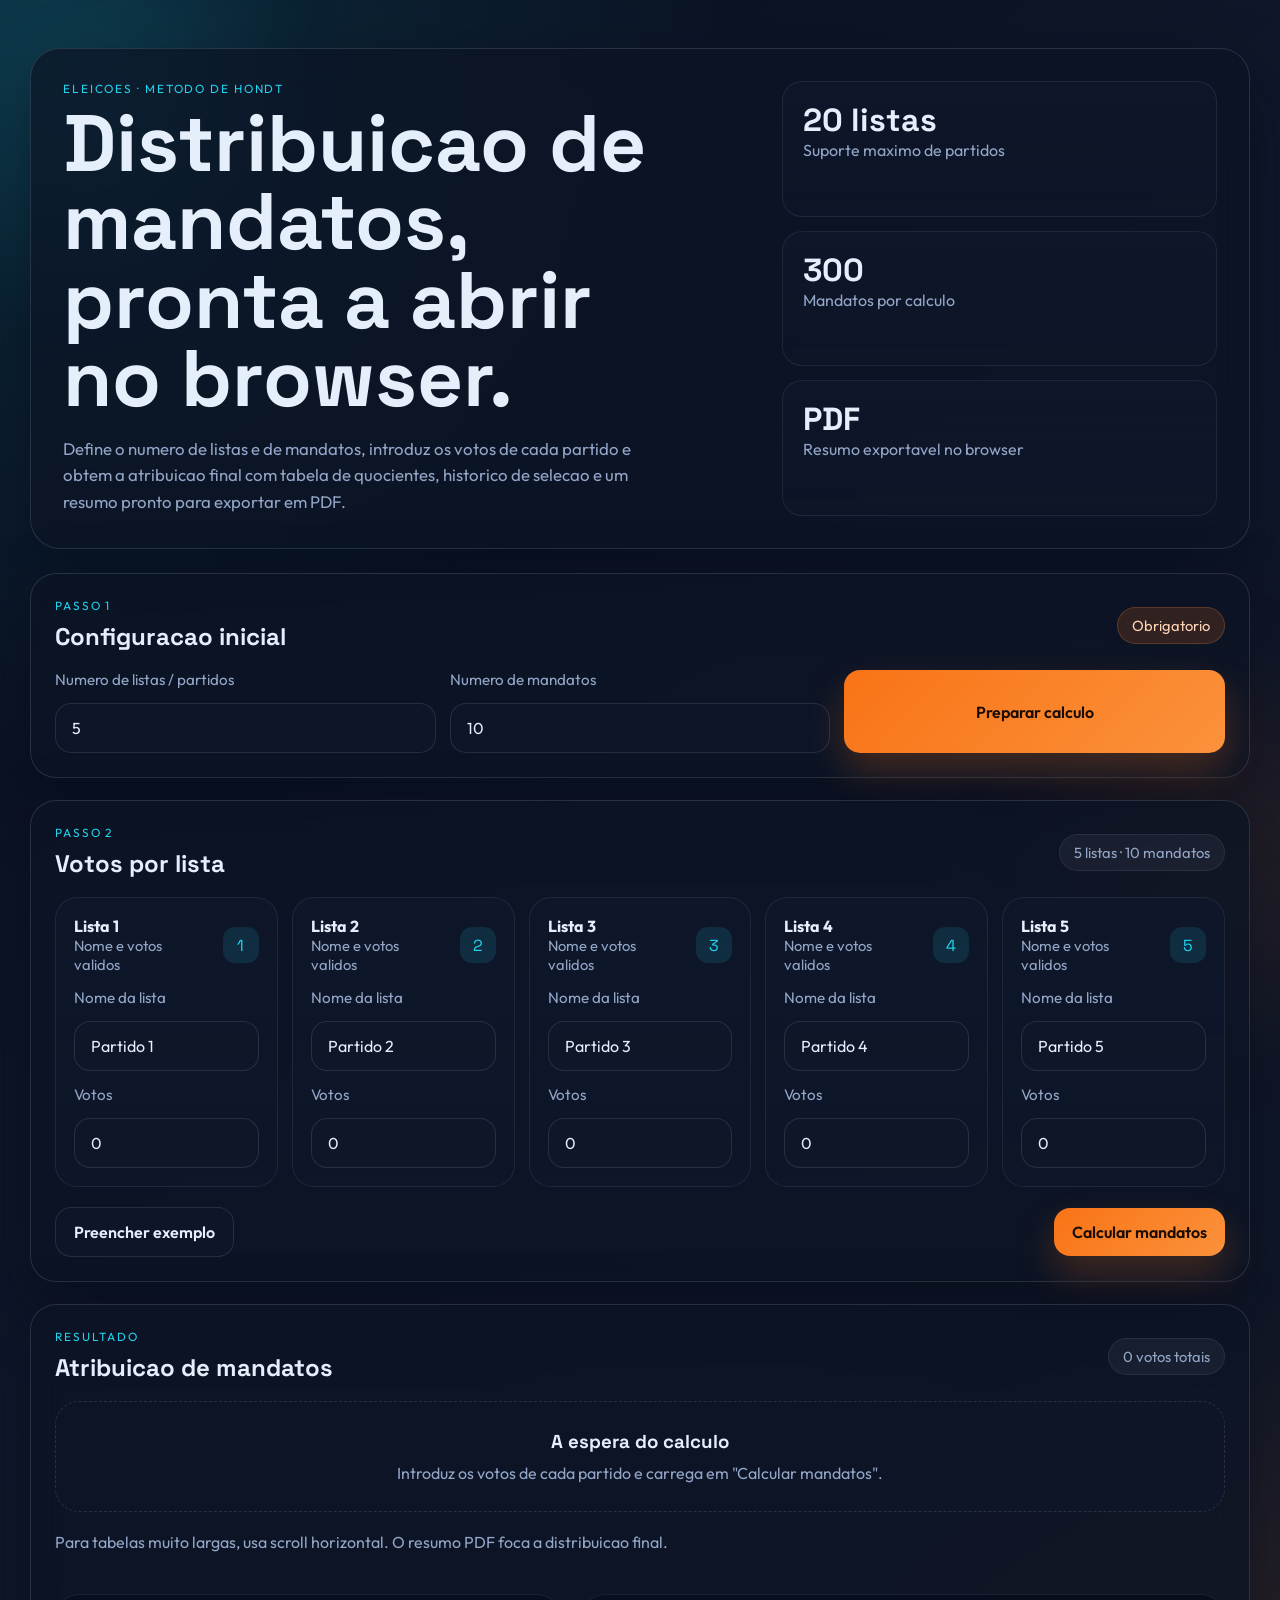
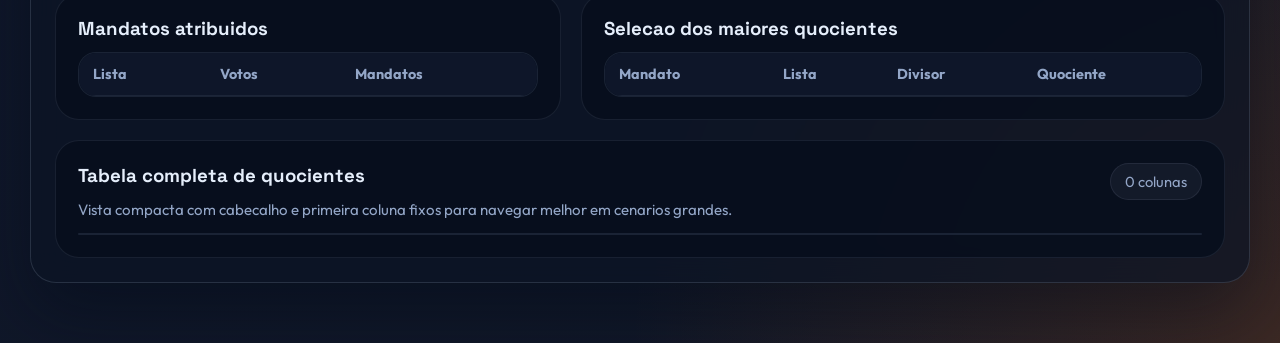
==== index.html @ a15efa0b "Preparar app para GitHub Pages" ====
<!DOCTYPE html>
<html lang="pt-PT">
<head>
  <meta charset="UTF-8">
  <meta name="viewport" content="width=device-width, initial-scale=1.0">
  <title>Calculadora de Hondt</title>
  <link rel="preconnect" href="https://fonts.googleapis.com">
  <link rel="preconnect" href="https://fonts.gstatic.com" crossorigin>
  <link href="https://fonts.googleapis.com/css2?family=Outfit:wght@300;400;500;600;700&family=Space+Grotesk:wght@500;700&display=swap" rel="stylesheet">
  <link rel="stylesheet" href="./styles.css">
</head>
<body>
  <div class="page-glow page-glow-left"></div>
  <div class="page-glow page-glow-right"></div>

  <main class="layout">
    <section class="hero-card">
      <div class="hero-copy">
        <p class="eyebrow">Eleicoes · Metodo de Hondt</p>
        <h1>Distribuicao de mandatos, pronta a abrir no browser.</h1>
        <p class="lead">
          Define o numero de listas e de mandatos, introduz os votos de cada partido
          e obtem a atribuicao final com tabela de quocientes, historico de selecao
          e um resumo pronto para exportar em PDF.
        </p>
      </div>

      <div class="hero-metrics" aria-label="Resumo da ferramenta">
        <article>
          <strong>20 listas</strong>
          <span>Suporte maximo de partidos</span>
        </article>
        <article>
          <strong>300</strong>
          <span>Mandatos por calculo</span>
        </article>
        <article>
          <strong>PDF</strong>
          <span>Resumo exportavel no browser</span>
        </article>
      </div>
    </section>

    <section class="app-shell">
      <div class="panel panel-setup">
        <div class="panel-header">
          <div>
            <p class="section-kicker">Passo 1</p>
            <h2>Configuracao inicial</h2>
          </div>
          <span class="panel-badge">Obrigatorio</span>
        </div>

        <form id="setup-form" class="setup-form">
          <label>
            <span>Numero de listas / partidos</span>
            <input id="party-count" name="partyCount" type="number" min="2" max="20" value="5" required>
          </label>

          <label>
            <span>Numero de mandatos</span>
            <input id="seat-count" name="seatCount" type="number" min="1" max="300" value="10" required>
          </label>

          <button class="primary-button" type="submit">Preparar calculo</button>
        </form>
      </div>

      <div class="panel panel-inputs">
        <div class="panel-header">
          <div>
            <p class="section-kicker">Passo 2</p>
            <h2>Votos por lista</h2>
          </div>
          <span id="scenario-summary" class="panel-badge subtle">5 listas · 10 mandatos</span>
        </div>

        <form id="votes-form" class="votes-form">
          <div id="party-fields" class="party-fields"></div>

          <div class="form-actions">
            <button class="secondary-button" id="fill-demo" type="button">Preencher exemplo</button>
            <button class="primary-button" type="submit">Calcular mandatos</button>
          </div>
        </form>
      </div>

      <div class="panel panel-results">
        <div class="panel-header">
          <div>
            <p class="section-kicker">Resultado</p>
            <h2>Atribuicao de mandatos</h2>
          </div>
          <span id="total-votes" class="panel-badge subtle">0 votos totais</span>
        </div>

        <div id="empty-state" class="empty-state">
          <h3>A espera do calculo</h3>
          <p>Introduz os votos de cada partido e carrega em "Calcular mandatos".</p>
        </div>

        <div id="results-content" class="results-content hidden">
          <div class="results-toolbar">
            <p id="results-hint" class="results-hint">
              Para tabelas muito largas, usa scroll horizontal. O resumo PDF foca a distribuicao final.
            </p>
            <button id="export-pdf" class="secondary-button hidden" type="button">Exportar resumo em PDF</button>
          </div>

          <div id="seat-summary" class="seat-summary"></div>

          <div class="results-grid">
            <article class="results-card">
              <h3>Mandatos atribuidos</h3>
              <div class="table-wrap compact-wrap">
                <table>
                  <thead>
                    <tr>
                      <th>Lista</th>
                      <th>Votos</th>
                      <th>Mandatos</th>
                    </tr>
                  </thead>
                  <tbody id="summary-body"></tbody>
                </table>
              </div>
            </article>

            <article class="results-card">
              <h3>Selecao dos maiores quocientes</h3>
              <div class="table-wrap tall-wrap">
                <table>
                  <thead>
                    <tr>
                      <th>Mandato</th>
                      <th>Lista</th>
                      <th>Divisor</th>
                      <th>Quociente</th>
                    </tr>
                  </thead>
                  <tbody id="allocation-body"></tbody>
                </table>
              </div>
            </article>
          </div>

          <article class="results-card quotient-card">
            <div class="card-header-inline">
              <h3>Tabela completa de quocientes</h3>
              <span id="quotient-meta" class="mini-badge">0 colunas</span>
            </div>
            <p class="card-note">
              Vista compacta com cabecalho e primeira coluna fixos para navegar melhor em cenarios grandes.
            </p>
            <div class="table-wrap quotient-wrap">
              <table id="quotient-table" class="quotient-table"></table>
            </div>
          </article>
        </div>
      </div>
    </section>
  </main>

  <template id="pdf-template">
    <section class="pdf-shell">
      <header class="pdf-header">
        <div>
          <p class="pdf-kicker">Resumo oficial</p>
          <h1>Metodo de Hondt</h1>
          <p id="pdf-scenario"></p>
        </div>
        <div class="pdf-metrics">
          <div>
            <strong id="pdf-total-votes"></strong>
            <span>Votos totais</span>
          </div>
          <div>
            <strong id="pdf-total-seats"></strong>
            <span>Mandatos</span>
          </div>
        </div>
      </header>

      <section class="pdf-block">
        <h2>Distribuicao final</h2>
        <table>
          <thead>
            <tr>
              <th>Lista</th>
              <th>Votos</th>
              <th>Mandatos</th>
            </tr>
          </thead>
          <tbody id="pdf-summary-body"></tbody>
        </table>
      </section>

      <section class="pdf-block">
        <h2>Historico de atribuicao</h2>
        <table>
          <thead>
            <tr>
              <th>Mandato</th>
              <th>Lista</th>
              <th>Divisor</th>
              <th>Quociente</th>
            </tr>
          </thead>
          <tbody id="pdf-allocation-body"></tbody>
        </table>
      </section>
    </section>
  </template>

  <script src="./src/app.js"></script>
</body>
</html>
---- styles.css ----
:root {
  color-scheme: light;
  --bg: #0f172a;
  --panel: rgba(12, 20, 37, 0.72);
  --panel-strong: rgba(8, 15, 29, 0.9);
  --panel-border: rgba(148, 163, 184, 0.2);
  --text: #e5eefb;
  --muted: #93a6c7;
  --accent: #f97316;
  --accent-strong: #fb923c;
  --accent-soft: rgba(249, 115, 22, 0.16);
  --cyan: #22d3ee;
  --green: #34d399;
  --shadow: 0 28px 70px rgba(2, 8, 23, 0.45);
}

* {
  box-sizing: border-box;
}

html {
  scroll-behavior: smooth;
}

body {
  margin: 0;
  min-height: 100vh;
  font-family: "Outfit", sans-serif;
  color: var(--text);
  background:
    radial-gradient(circle at top left, rgba(34, 211, 238, 0.14), transparent 32%),
    radial-gradient(circle at bottom right, rgba(249, 115, 22, 0.18), transparent 28%),
    linear-gradient(135deg, #08101f 0%, #0f172a 45%, #111827 100%);
  overflow-x: clip;
}

.page-glow {
  position: fixed;
  width: 20rem;
  height: 20rem;
  border-radius: 999px;
  filter: blur(70px);
  opacity: 0.38;
  pointer-events: none;
}

.page-glow-left {
  top: -4rem;
  left: -5rem;
  background: rgba(34, 211, 238, 0.28);
}

.page-glow-right {
  right: -6rem;
  bottom: -7rem;
  background: rgba(249, 115, 22, 0.22);
}

.layout {
  width: min(1220px, calc(100% - 32px));
  margin: 0 auto;
  padding: 48px 0 60px;
}

.hero-card,
.panel {
  backdrop-filter: blur(18px);
  background: var(--panel);
  border: 1px solid var(--panel-border);
  box-shadow: var(--shadow);
}

.hero-card {
  display: grid;
  grid-template-columns: 1.6fr 1fr;
  gap: 24px;
  padding: 32px;
  border-radius: 30px;
}

.eyebrow,
.section-kicker {
  margin: 0 0 8px;
  text-transform: uppercase;
  letter-spacing: 0.16em;
  font-size: 0.74rem;
  color: var(--cyan);
}

.hero-copy h1,
.panel h2,
.results-card h3,
.empty-state h3 {
  font-family: "Space Grotesk", sans-serif;
}

.hero-copy h1 {
  margin: 0;
  max-width: 12ch;
  line-height: 0.98;
  font-size: clamp(2.5rem, 7vw, 5rem);
}

.lead {
  margin: 18px 0 0;
  max-width: 52ch;
  font-size: 1.05rem;
  line-height: 1.6;
  color: var(--muted);
}

.hero-metrics {
  display: grid;
  gap: 14px;
}

.hero-metrics article {
  padding: 18px 20px;
  border-radius: 20px;
  background: linear-gradient(180deg, rgba(15, 23, 42, 0.88), rgba(15, 23, 42, 0.45));
  border: 1px solid rgba(148, 163, 184, 0.12);
}

.hero-metrics strong {
  display: block;
  font-family: "Space Grotesk", sans-serif;
  font-size: 2rem;
}

.hero-metrics span,
.card-note,
.results-hint {
  color: var(--muted);
}

.app-shell {
  display: grid;
  gap: 22px;
  margin-top: 24px;
}

.panel {
  border-radius: 26px;
  padding: 24px;
}

.panel-header,
.form-actions,
.seat-summary,
.seat-chip,
.results-toolbar,
.card-header-inline {
  display: flex;
  align-items: center;
}

.panel-header,
.form-actions,
.seat-summary,
.results-toolbar,
.card-header-inline {
  justify-content: space-between;
  gap: 16px;
}

.panel h2,
.results-card h3,
.empty-state h3,
.card-header-inline h3 {
  margin: 0;
}

.panel-badge,
.mini-badge {
  display: inline-flex;
  align-items: center;
  justify-content: center;
  min-height: 36px;
  padding: 8px 14px;
  border-radius: 999px;
  background: var(--accent-soft);
  color: #ffd4b5;
  font-size: 0.92rem;
  border: 1px solid rgba(251, 146, 60, 0.22);
}

.panel-badge.subtle,
.mini-badge {
  background: rgba(148, 163, 184, 0.08);
  color: var(--muted);
  border-color: rgba(148, 163, 184, 0.12);
}

.setup-form,
.votes-form,
.party-fields,
.party-card,
label {
  display: grid;
  gap: 14px;
}

.setup-form {
  grid-template-columns: repeat(3, minmax(0, 1fr));
  margin-top: 18px;
}

label span {
  font-size: 0.95rem;
  color: var(--muted);
}

input {
  width: 100%;
  border: 1px solid rgba(148, 163, 184, 0.18);
  border-radius: 16px;
  background: rgba(15, 23, 42, 0.8);
  color: var(--text);
  font: inherit;
  padding: 14px 16px;
  outline: none;
  transition: border-color 180ms ease, transform 180ms ease, box-shadow 180ms ease;
}

input:focus {
  border-color: rgba(34, 211, 238, 0.52);
  box-shadow: 0 0 0 4px rgba(34, 211, 238, 0.12);
  transform: translateY(-1px);
}

button {
  border: 0;
  border-radius: 16px;
  font: inherit;
  font-weight: 600;
  padding: 14px 18px;
  cursor: pointer;
  transition: transform 180ms ease, box-shadow 180ms ease, opacity 180ms ease;
}

button:hover {
  transform: translateY(-2px);
}

button:disabled {
  opacity: 0.55;
  cursor: not-allowed;
  transform: none;
}

.primary-button {
  background: linear-gradient(135deg, var(--accent) 0%, var(--accent-strong) 100%);
  color: #1c0d04;
  box-shadow: 0 18px 38px rgba(249, 115, 22, 0.24);
}

.secondary-button {
  background: rgba(15, 23, 42, 0.86);
  color: var(--text);
  border: 1px solid rgba(148, 163, 184, 0.18);
}

.votes-form {
  margin-top: 18px;
}

.party-fields {
  grid-template-columns: repeat(auto-fit, minmax(210px, 1fr));
}

.party-card {
  padding: 18px;
  border-radius: 22px;
  background: linear-gradient(180deg, rgba(15, 23, 42, 0.96), rgba(15, 23, 42, 0.76));
  border: 1px solid rgba(148, 163, 184, 0.12);
}

.party-card-header {
  display: flex;
  align-items: center;
  justify-content: space-between;
  gap: 12px;
}

.party-card-header strong {
  font-size: 1rem;
}

.party-index {
  width: 36px;
  height: 36px;
  display: inline-grid;
  place-items: center;
  border-radius: 12px;
  background: rgba(34, 211, 238, 0.12);
  color: var(--cyan);
  font-family: "Space Grotesk", sans-serif;
}

.party-card p {
  margin: 0;
  color: var(--muted);
  font-size: 0.92rem;
}

.form-actions {
  margin-top: 6px;
}

.empty-state {
  margin-top: 18px;
  padding: 28px;
  text-align: center;
  border-radius: 24px;
  border: 1px dashed rgba(148, 163, 184, 0.2);
  background: rgba(15, 23, 42, 0.42);
}

.empty-state p {
  margin: 10px 0 0;
  color: var(--muted);
}

.hidden {
  display: none;
}

.results-content {
  display: grid;
  gap: 20px;
  margin-top: 18px;
  min-width: 0;
}

.results-toolbar {
  flex-wrap: wrap;
}

.results-hint {
  margin: 0;
  max-width: 60ch;
  line-height: 1.5;
}

.seat-summary {
  flex-wrap: wrap;
}

.seat-chip {
  gap: 10px;
  padding: 12px 16px;
  border-radius: 999px;
  background: rgba(34, 211, 238, 0.08);
  border: 1px solid rgba(34, 211, 238, 0.12);
}

.seat-chip strong {
  font-family: "Space Grotesk", sans-serif;
}

.seat-chip span {
  color: var(--muted);
}

.results-grid {
  display: grid;
  grid-template-columns: minmax(0, 0.88fr) minmax(0, 1.12fr);
  gap: 20px;
  min-width: 0;
}

.results-card {
  padding: 22px;
  border-radius: 24px;
  background: var(--panel-strong);
  border: 1px solid rgba(148, 163, 184, 0.12);
  min-width: 0;
}

.results-card h3 {
  margin-bottom: 12px;
}

.card-note {
  margin: 0 0 14px;
  font-size: 0.94rem;
}

.table-wrap {
  overflow: auto;
  max-width: 100%;
  border-radius: 18px;
  border: 1px solid rgba(148, 163, 184, 0.12);
  background: rgba(15, 23, 42, 0.45);
}

.compact-wrap {
  max-height: 540px;
}

.tall-wrap {
  max-height: 540px;
}

.quotient-wrap {
  max-height: 70vh;
}

table {
  width: 100%;
  border-collapse: separate;
  border-spacing: 0;
}

th,
td {
  padding: 12px 14px;
  text-align: left;
  border-bottom: 1px solid rgba(148, 163, 184, 0.1);
  white-space: nowrap;
}

th {
  position: sticky;
  top: 0;
  z-index: 2;
  font-size: 0.9rem;
  color: var(--muted);
  background: rgba(15, 23, 42, 0.96);
  backdrop-filter: blur(10px);
}

tbody tr:hover td {
  background: rgba(148, 163, 184, 0.04);
}

.seat-count-pill {
  display: inline-flex;
  min-width: 36px;
  justify-content: center;
  padding: 6px 10px;
  border-radius: 999px;
  background: rgba(52, 211, 153, 0.14);
  color: #d5ffe8;
}

.quotient-table {
  table-layout: fixed;
  width: max-content;
  min-width: 100%;
}

.quotient-table th,
.quotient-table td {
  min-width: 92px;
  padding: 9px 10px;
  font-size: 0.84rem;
}

.quotient-table th:first-child,
.quotient-table td:first-child {
  position: sticky;
  left: 0;
  z-index: 3;
  min-width: 170px;
  max-width: 170px;
  overflow: hidden;
  text-overflow: ellipsis;
  background: rgba(10, 18, 33, 0.98);
}

.quotient-table thead th:first-child {
  z-index: 4;
}

.pdf-shell {
  display: none;
}

@media (max-width: 920px) {
  .hero-card,
  .results-grid,
  .setup-form {
    grid-template-columns: 1fr;
  }

  .setup-form button {
    width: 100%;
  }
}

@media (max-width: 680px) {
  .layout {
    width: min(100% - 20px, 1220px);
    padding: 22px 0 32px;
  }

  .hero-card,
  .panel,
  .results-card {
    padding: 18px;
    border-radius: 22px;
  }

  .panel-header,
  .form-actions,
  .results-toolbar,
  .card-header-inline {
    flex-direction: column;
    align-items: flex-start;
  }

  .form-actions button,
  .setup-form button,
  .results-toolbar button {
    width: 100%;
  }

  .quotient-table th:first-child,
  .quotient-table td:first-child {
    min-width: 140px;
    max-width: 140px;
  }
}

@media print {
  body {
    background: #ffffff;
    color: #111827;
  }

  .page-glow,
  .layout {
    display: none;
  }

  .pdf-shell {
    display: block;
    padding: 24px;
    font-family: "Outfit", sans-serif;
    color: #111827;
  }

  .pdf-header {
    display: flex;
    justify-content: space-between;
    gap: 24px;
    margin-bottom: 24px;
    padding-bottom: 18px;
    border-bottom: 2px solid #e5e7eb;
  }

  .pdf-kicker {
    margin: 0 0 6px;
    text-transform: uppercase;
    letter-spacing: 0.14em;
    font-size: 0.75rem;
    color: #f97316;
  }

  .pdf-header h1,
  .pdf-block h2 {
    font-family: "Space Grotesk", sans-serif;
    margin: 0;
  }

  .pdf-header h1 {
    font-size: 2rem;
  }

  .pdf-header p {
    margin: 8px 0 0;
    color: #4b5563;
  }

  .pdf-metrics {
    display: grid;
    grid-template-columns: repeat(2, minmax(0, 1fr));
    gap: 14px;
    min-width: 220px;
  }

  .pdf-metrics div {
    border: 1px solid #e5e7eb;
    border-radius: 16px;
    padding: 14px;
  }

  .pdf-metrics strong {
    display: block;
    font-size: 1.4rem;
  }

  .pdf-metrics span {
    color: #6b7280;
    font-size: 0.92rem;
  }

  .pdf-block {
    margin-top: 24px;
    break-inside: avoid;
  }

  .pdf-block table {
    width: 100%;
    border-collapse: collapse;
  }

  .pdf-block th,
  .pdf-block td {
    padding: 10px 12px;
    border: 1px solid #d1d5db;
    text-align: left;
    white-space: normal;
  }

  .pdf-block th {
    background: #f3f4f6;
    color: #111827;
    position: static;
  }
}
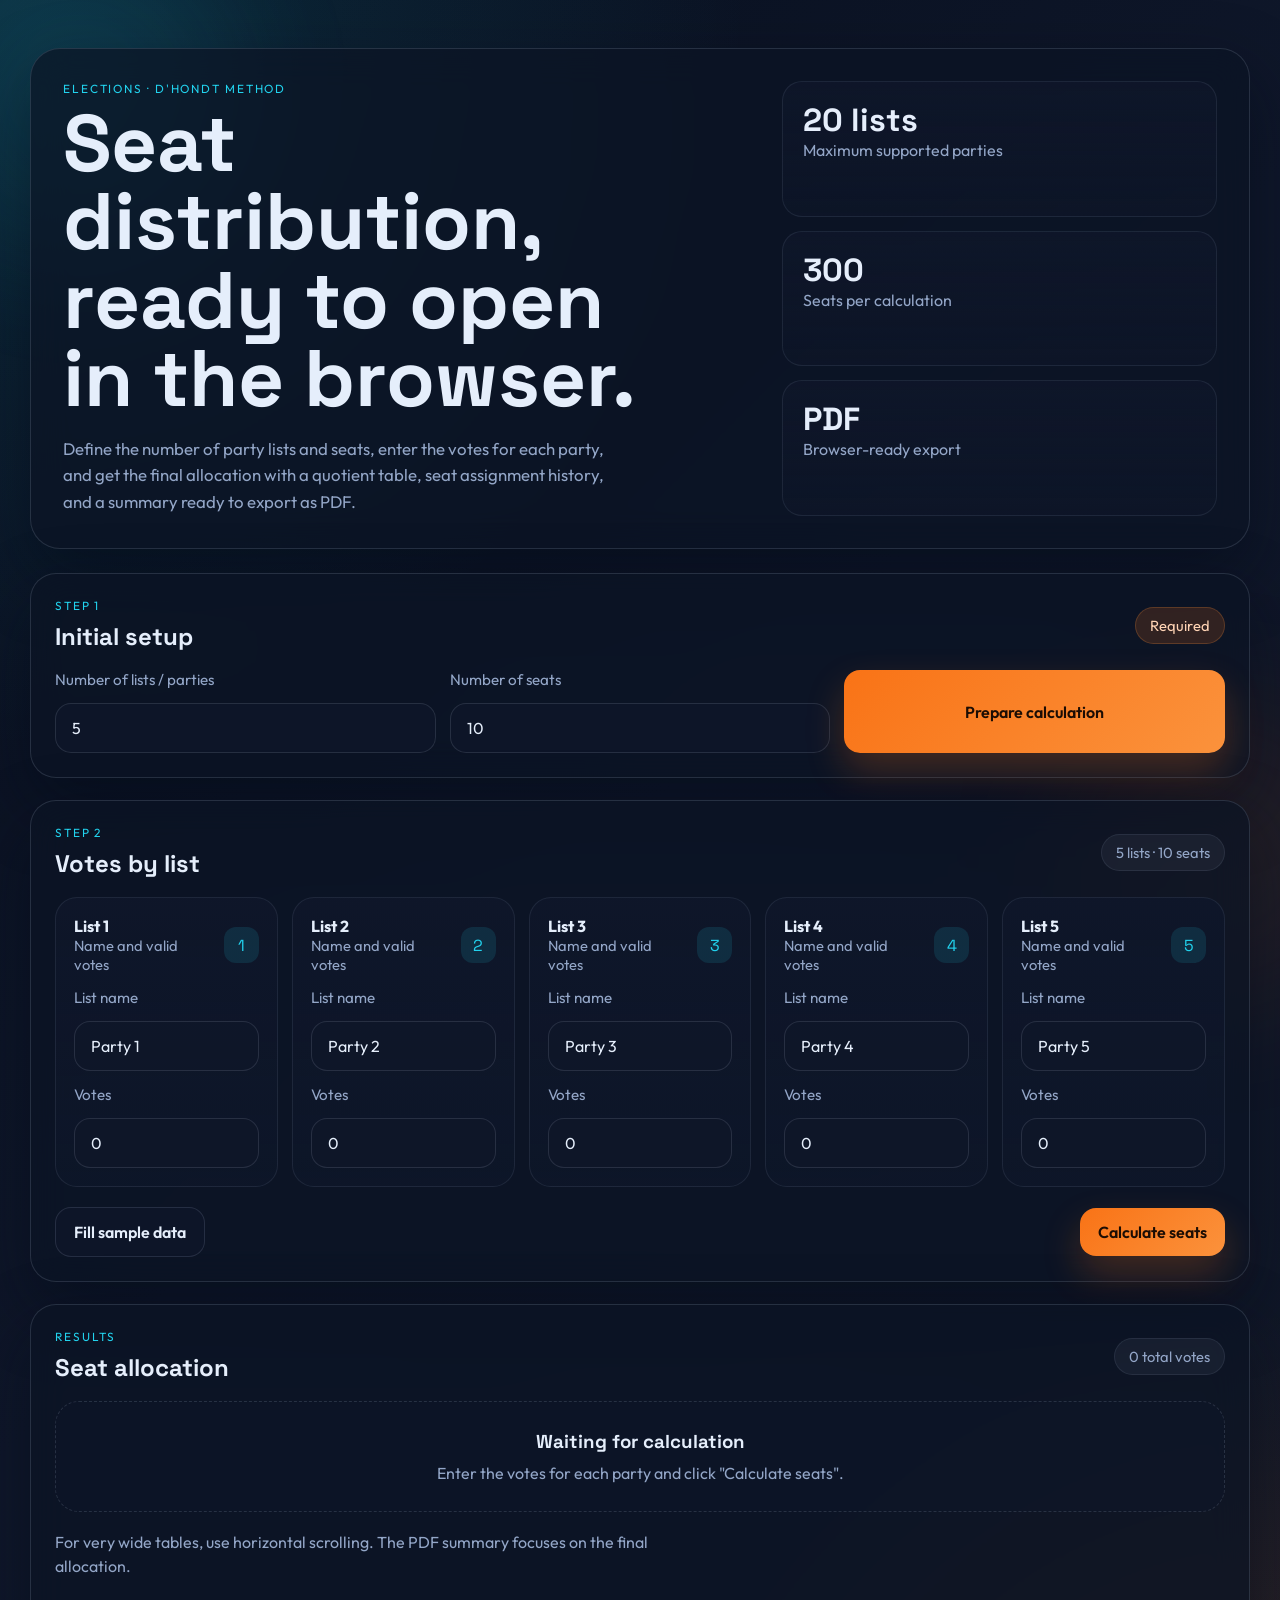
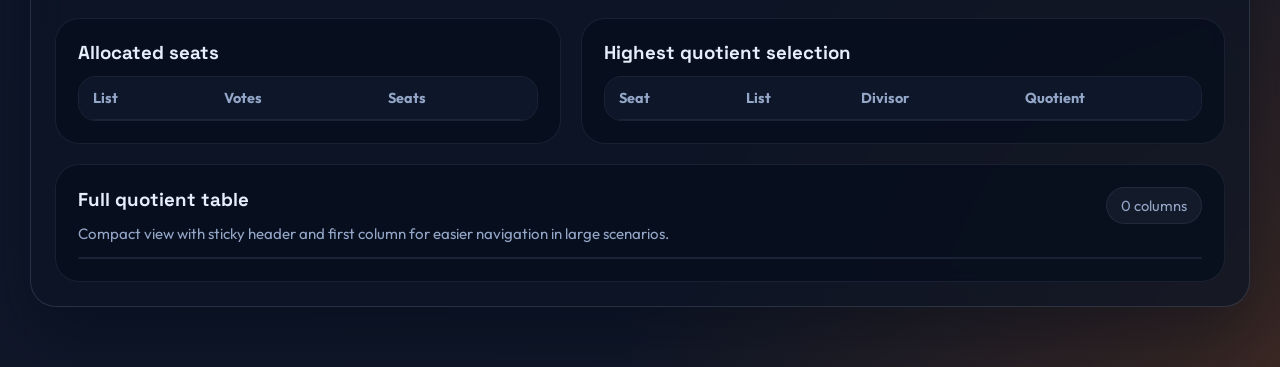
==== commit a41b8bb5: "Translate app to English and rename application" ====
--- a/index.html
+++ b/index.html
@@ -1,9 +1,9 @@
 <!DOCTYPE html>
-<html lang="pt-PT">
+<html lang="en">
 <head>
   <meta charset="UTF-8">
   <meta name="viewport" content="width=device-width, initial-scale=1.0">
-  <title>Calculadora de Hondt</title>
+  <title>Eleições - Distribuição de mandatos (Método de Hondt)</title>
   <link rel="preconnect" href="https://fonts.googleapis.com">
   <link rel="preconnect" href="https://fonts.gstatic.com" crossorigin>
   <link href="https://fonts.googleapis.com/css2?family=Outfit:wght@300;400;500;600;700&family=Space+Grotesk:wght@500;700&display=swap" rel="stylesheet">
@@ -16,27 +16,27 @@
   <main class="layout">
     <section class="hero-card">
       <div class="hero-copy">
-        <p class="eyebrow">Eleicoes · Metodo de Hondt</p>
-        <h1>Distribuicao de mandatos, pronta a abrir no browser.</h1>
+        <p class="eyebrow">Elections · D'Hondt Method</p>
+        <h1>Seat distribution, ready to open in the browser.</h1>
         <p class="lead">
-          Define o numero de listas e de mandatos, introduz os votos de cada partido
-          e obtem a atribuicao final com tabela de quocientes, historico de selecao
-          e um resumo pronto para exportar em PDF.
+          Define the number of party lists and seats, enter the votes for each party,
+          and get the final allocation with a quotient table, seat assignment history,
+          and a summary ready to export as PDF.
         </p>
       </div>
 
-      <div class="hero-metrics" aria-label="Resumo da ferramenta">
+      <div class="hero-metrics" aria-label="Application summary">
         <article>
-          <strong>20 listas</strong>
-          <span>Suporte maximo de partidos</span>
+          <strong>20 lists</strong>
+          <span>Maximum supported parties</span>
         </article>
         <article>
           <strong>300</strong>
-          <span>Mandatos por calculo</span>
+          <span>Seats per calculation</span>
         </article>
         <article>
           <strong>PDF</strong>
-          <span>Resumo exportavel no browser</span>
+          <span>Browser-ready export</span>
         </article>
       </div>
     </section>
@@ -45,42 +45,42 @@
       <div class="panel panel-setup">
         <div class="panel-header">
           <div>
-            <p class="section-kicker">Passo 1</p>
-            <h2>Configuracao inicial</h2>
-          </div>
-          <span class="panel-badge">Obrigatorio</span>
+            <p class="section-kicker">Step 1</p>
+            <h2>Initial setup</h2>
+          </div>
+          <span class="panel-badge">Required</span>
         </div>
 
         <form id="setup-form" class="setup-form">
           <label>
-            <span>Numero de listas / partidos</span>
+            <span>Number of lists / parties</span>
             <input id="party-count" name="partyCount" type="number" min="2" max="20" value="5" required>
           </label>
 
           <label>
-            <span>Numero de mandatos</span>
+            <span>Number of seats</span>
             <input id="seat-count" name="seatCount" type="number" min="1" max="300" value="10" required>
           </label>
 
-          <button class="primary-button" type="submit">Preparar calculo</button>
+          <button class="primary-button" type="submit">Prepare calculation</button>
         </form>
       </div>
 
       <div class="panel panel-inputs">
         <div class="panel-header">
           <div>
-            <p class="section-kicker">Passo 2</p>
-            <h2>Votos por lista</h2>
-          </div>
-          <span id="scenario-summary" class="panel-badge subtle">5 listas · 10 mandatos</span>
+            <p class="section-kicker">Step 2</p>
+            <h2>Votes by list</h2>
+          </div>
+          <span id="scenario-summary" class="panel-badge subtle">5 lists · 10 seats</span>
         </div>
 
         <form id="votes-form" class="votes-form">
           <div id="party-fields" class="party-fields"></div>
 
           <div class="form-actions">
-            <button class="secondary-button" id="fill-demo" type="button">Preencher exemplo</button>
-            <button class="primary-button" type="submit">Calcular mandatos</button>
+            <button class="secondary-button" id="fill-demo" type="button">Fill sample data</button>
+            <button class="primary-button" type="submit">Calculate seats</button>
           </div>
         </form>
       </div>
@@ -88,37 +88,37 @@
       <div class="panel panel-results">
         <div class="panel-header">
           <div>
-            <p class="section-kicker">Resultado</p>
-            <h2>Atribuicao de mandatos</h2>
-          </div>
-          <span id="total-votes" class="panel-badge subtle">0 votos totais</span>
+            <p class="section-kicker">Results</p>
+            <h2>Seat allocation</h2>
+          </div>
+          <span id="total-votes" class="panel-badge subtle">0 total votes</span>
         </div>
 
         <div id="empty-state" class="empty-state">
-          <h3>A espera do calculo</h3>
-          <p>Introduz os votos de cada partido e carrega em "Calcular mandatos".</p>
+          <h3>Waiting for calculation</h3>
+          <p>Enter the votes for each party and click "Calculate seats".</p>
         </div>
 
         <div id="results-content" class="results-content hidden">
           <div class="results-toolbar">
             <p id="results-hint" class="results-hint">
-              Para tabelas muito largas, usa scroll horizontal. O resumo PDF foca a distribuicao final.
+              For very wide tables, use horizontal scrolling. The PDF summary focuses on the final allocation.
             </p>
-            <button id="export-pdf" class="secondary-button hidden" type="button">Exportar resumo em PDF</button>
+            <button id="export-pdf" class="secondary-button hidden" type="button">Export PDF summary</button>
           </div>
 
           <div id="seat-summary" class="seat-summary"></div>
 
           <div class="results-grid">
             <article class="results-card">
-              <h3>Mandatos atribuidos</h3>
+              <h3>Allocated seats</h3>
               <div class="table-wrap compact-wrap">
                 <table>
                   <thead>
                     <tr>
-                      <th>Lista</th>
-                      <th>Votos</th>
-                      <th>Mandatos</th>
+                      <th>List</th>
+                      <th>Votes</th>
+                      <th>Seats</th>
                     </tr>
                   </thead>
                   <tbody id="summary-body"></tbody>
@@ -127,15 +127,15 @@
             </article>
 
             <article class="results-card">
-              <h3>Selecao dos maiores quocientes</h3>
+              <h3>Highest quotient selection</h3>
               <div class="table-wrap tall-wrap">
                 <table>
                   <thead>
                     <tr>
-                      <th>Mandato</th>
-                      <th>Lista</th>
+                      <th>Seat</th>
+                      <th>List</th>
                       <th>Divisor</th>
-                      <th>Quociente</th>
+                      <th>Quotient</th>
                     </tr>
                   </thead>
                   <tbody id="allocation-body"></tbody>
@@ -146,11 +146,11 @@
 
           <article class="results-card quotient-card">
             <div class="card-header-inline">
-              <h3>Tabela completa de quocientes</h3>
-              <span id="quotient-meta" class="mini-badge">0 colunas</span>
+              <h3>Full quotient table</h3>
+              <span id="quotient-meta" class="mini-badge">0 columns</span>
             </div>
             <p class="card-note">
-              Vista compacta com cabecalho e primeira coluna fixos para navegar melhor em cenarios grandes.
+              Compact view with sticky header and first column for easier navigation in large scenarios.
             </p>
             <div class="table-wrap quotient-wrap">
               <table id="quotient-table" class="quotient-table"></table>
@@ -165,30 +165,30 @@
     <section class="pdf-shell">
       <header class="pdf-header">
         <div>
-          <p class="pdf-kicker">Resumo oficial</p>
-          <h1>Metodo de Hondt</h1>
+          <p class="pdf-kicker">Official summary</p>
+          <h1>Eleições - Distribuição de mandatos (Método de Hondt)</h1>
           <p id="pdf-scenario"></p>
         </div>
         <div class="pdf-metrics">
           <div>
             <strong id="pdf-total-votes"></strong>
-            <span>Votos totais</span>
+            <span>Total votes</span>
           </div>
           <div>
             <strong id="pdf-total-seats"></strong>
-            <span>Mandatos</span>
+            <span>Seats</span>
           </div>
         </div>
       </header>
 
       <section class="pdf-block">
-        <h2>Distribuicao final</h2>
+        <h2>Final allocation</h2>
         <table>
           <thead>
             <tr>
-              <th>Lista</th>
-              <th>Votos</th>
-              <th>Mandatos</th>
+              <th>List</th>
+              <th>Votes</th>
+              <th>Seats</th>
             </tr>
           </thead>
           <tbody id="pdf-summary-body"></tbody>
@@ -196,14 +196,14 @@
       </section>
 
       <section class="pdf-block">
-        <h2>Historico de atribuicao</h2>
+        <h2>Allocation history</h2>
         <table>
           <thead>
             <tr>
-              <th>Mandato</th>
-              <th>Lista</th>
+              <th>Seat</th>
+              <th>List</th>
               <th>Divisor</th>
-              <th>Quociente</th>
+              <th>Quotient</th>
             </tr>
           </thead>
           <tbody id="pdf-allocation-body"></tbody>
